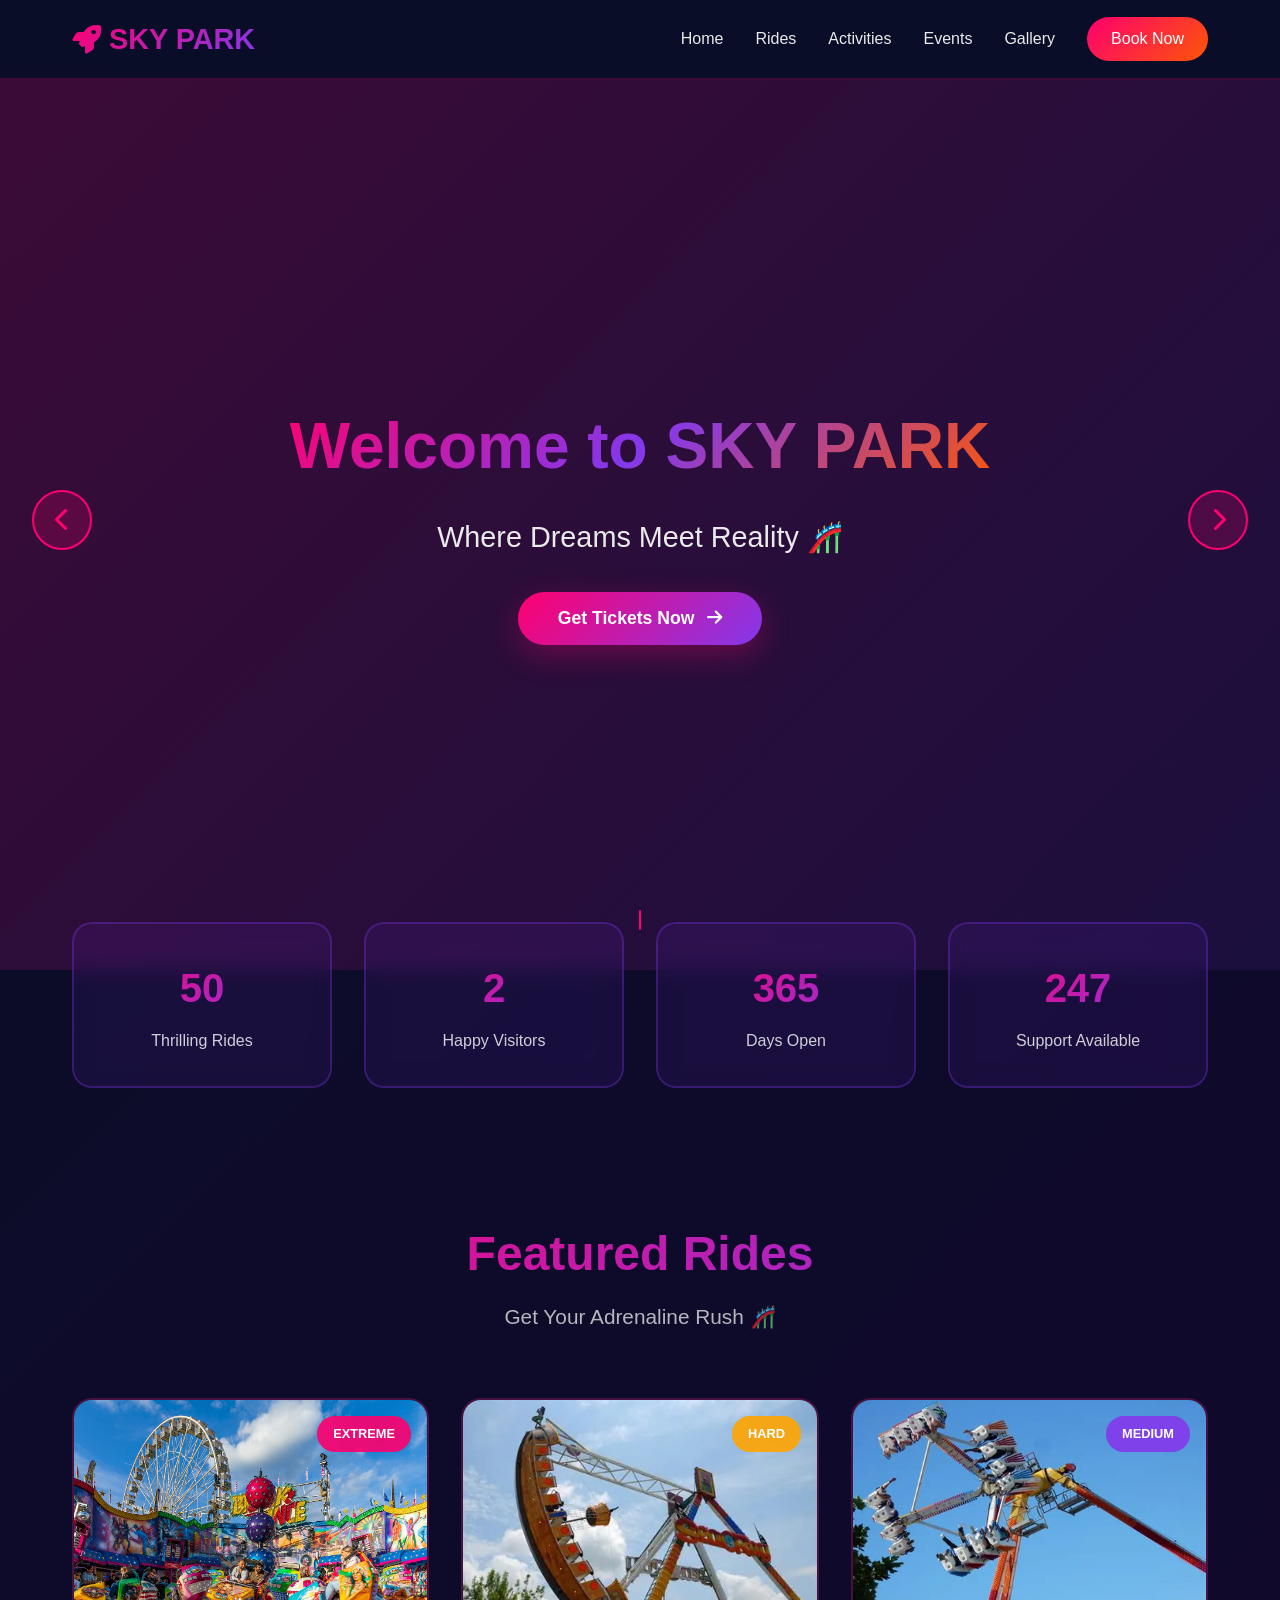
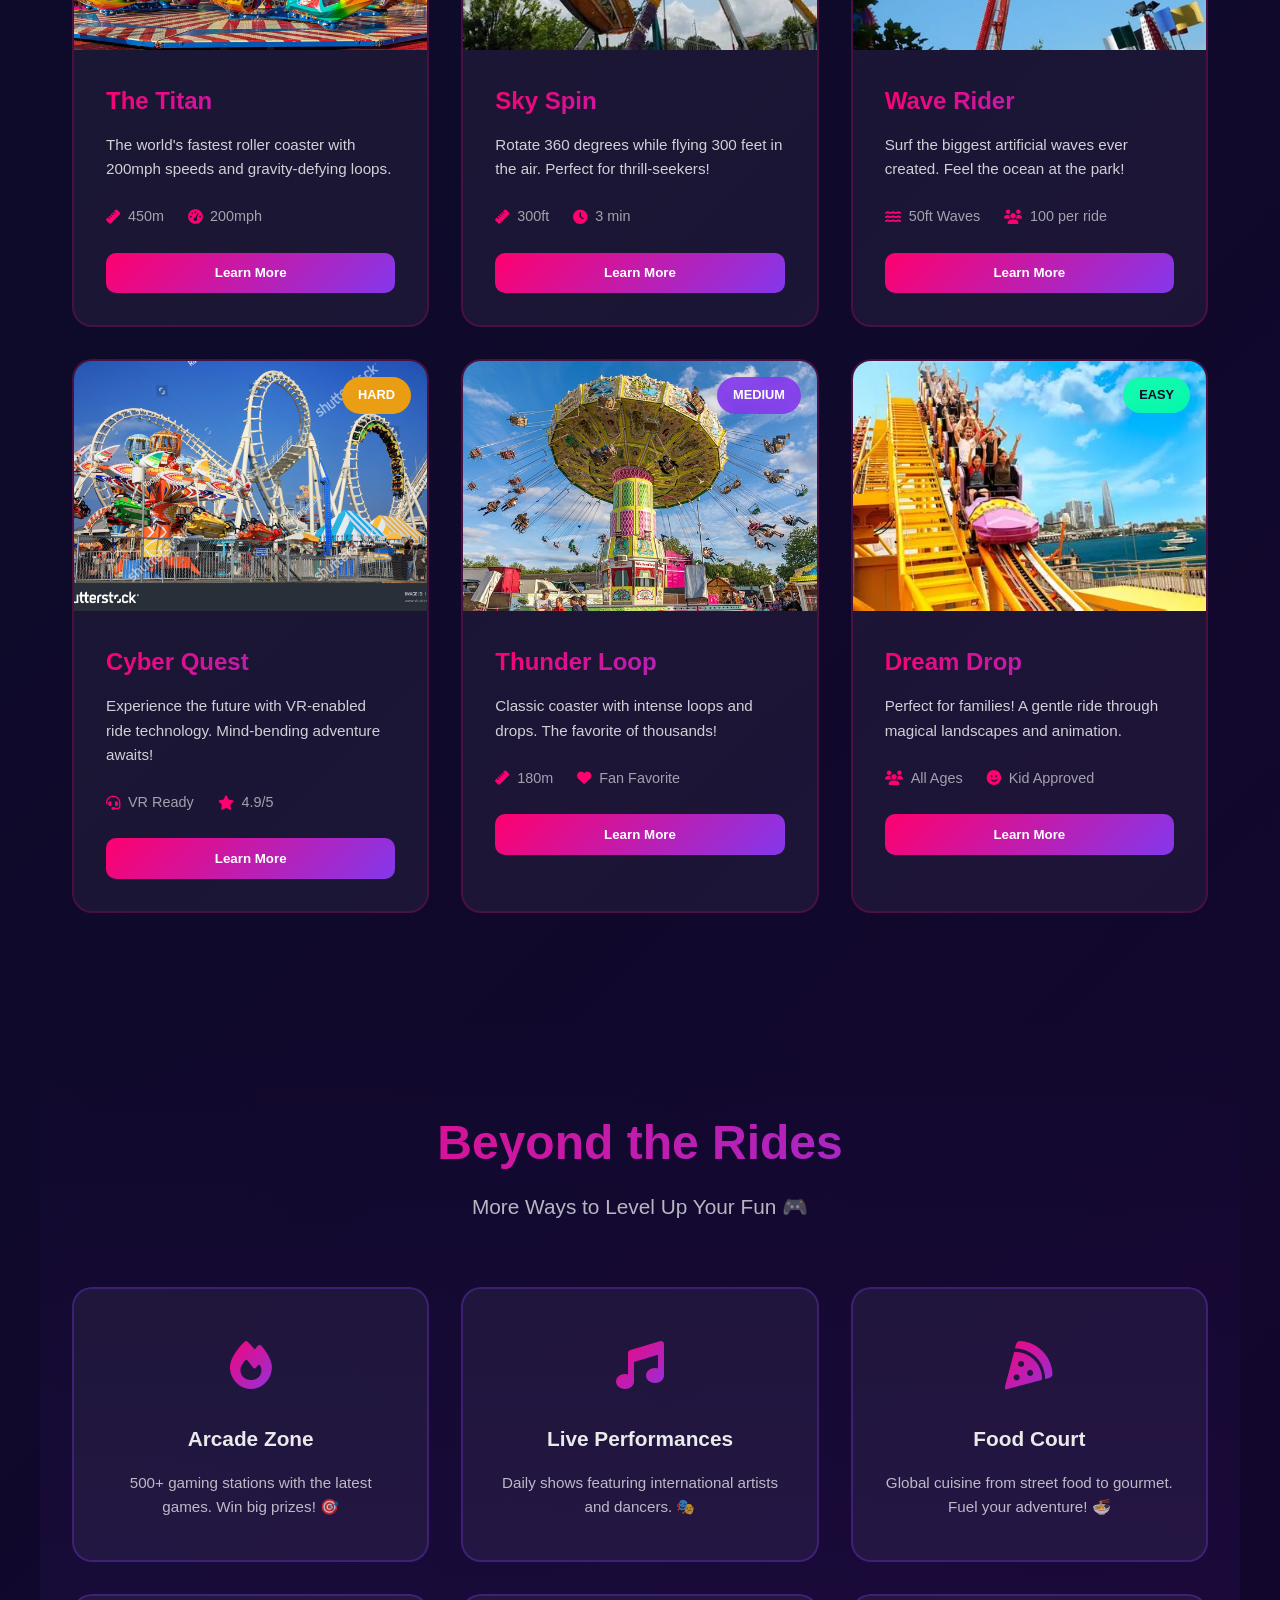
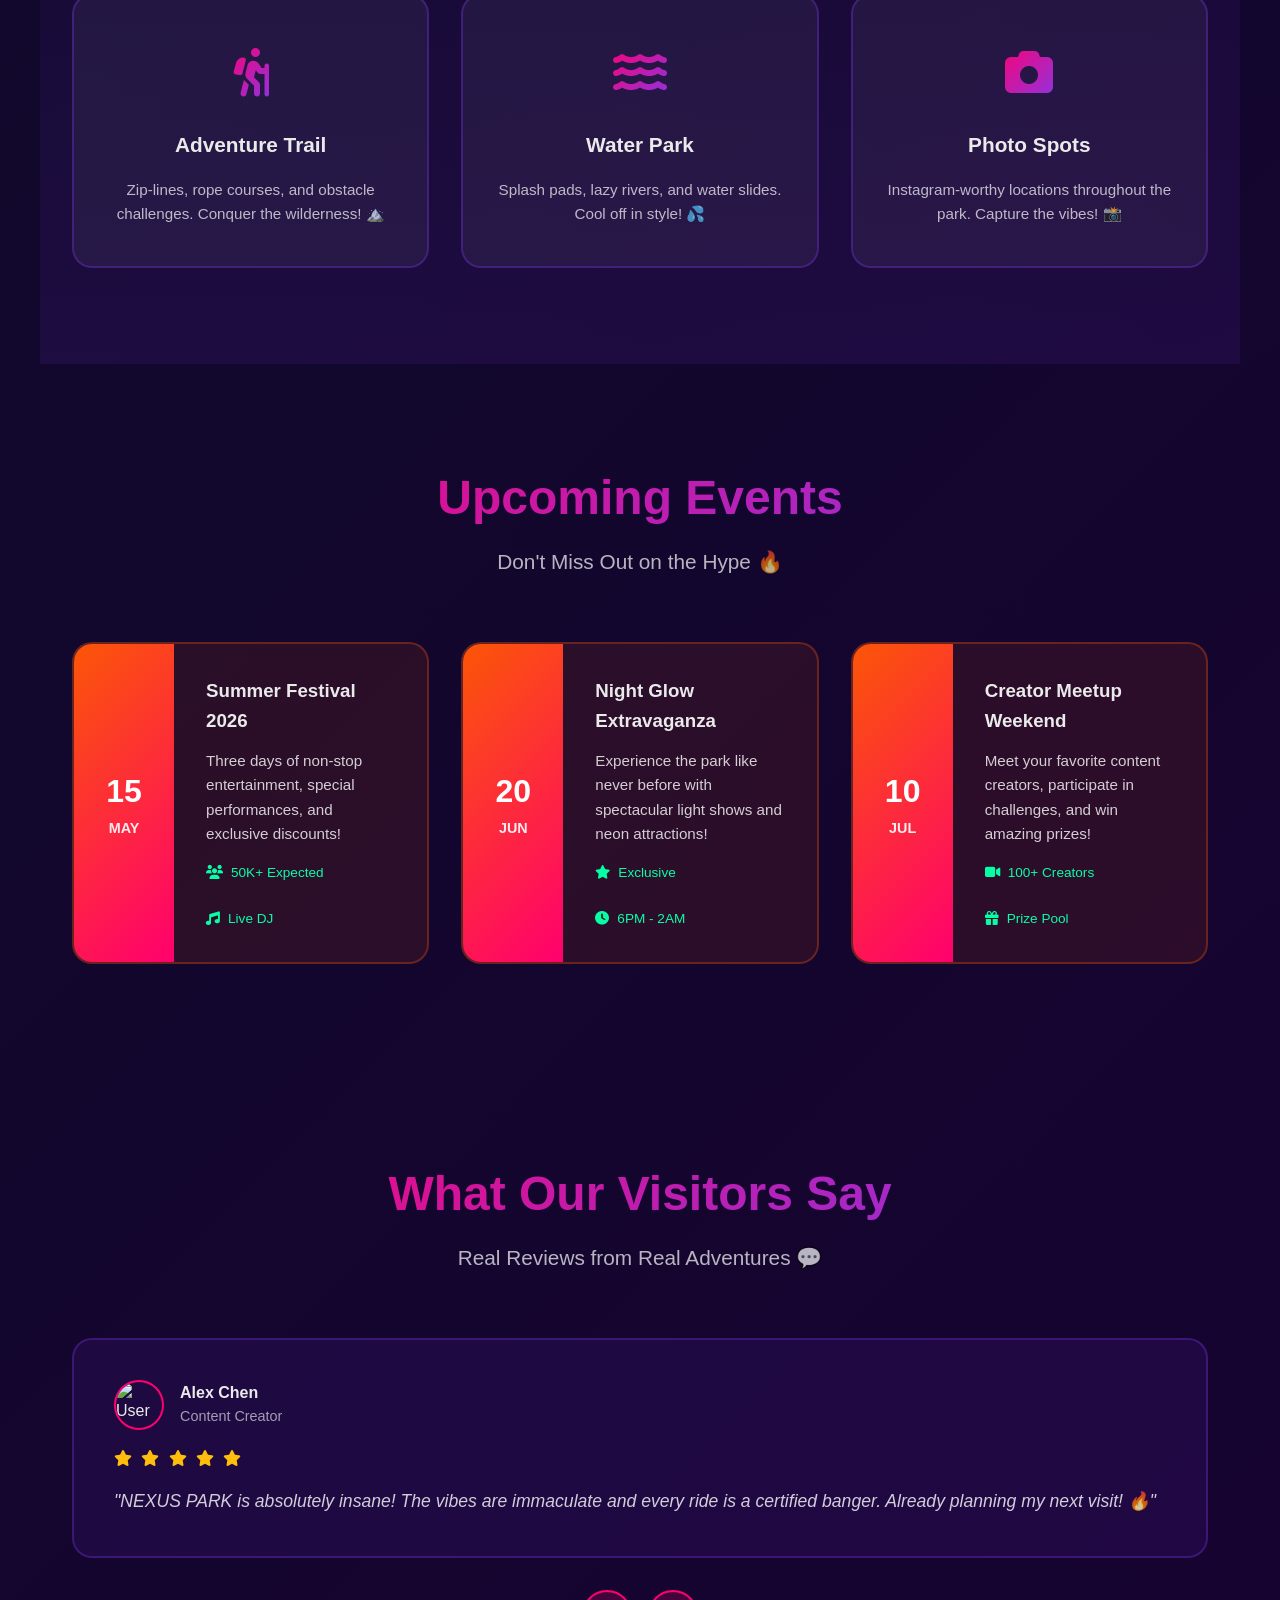
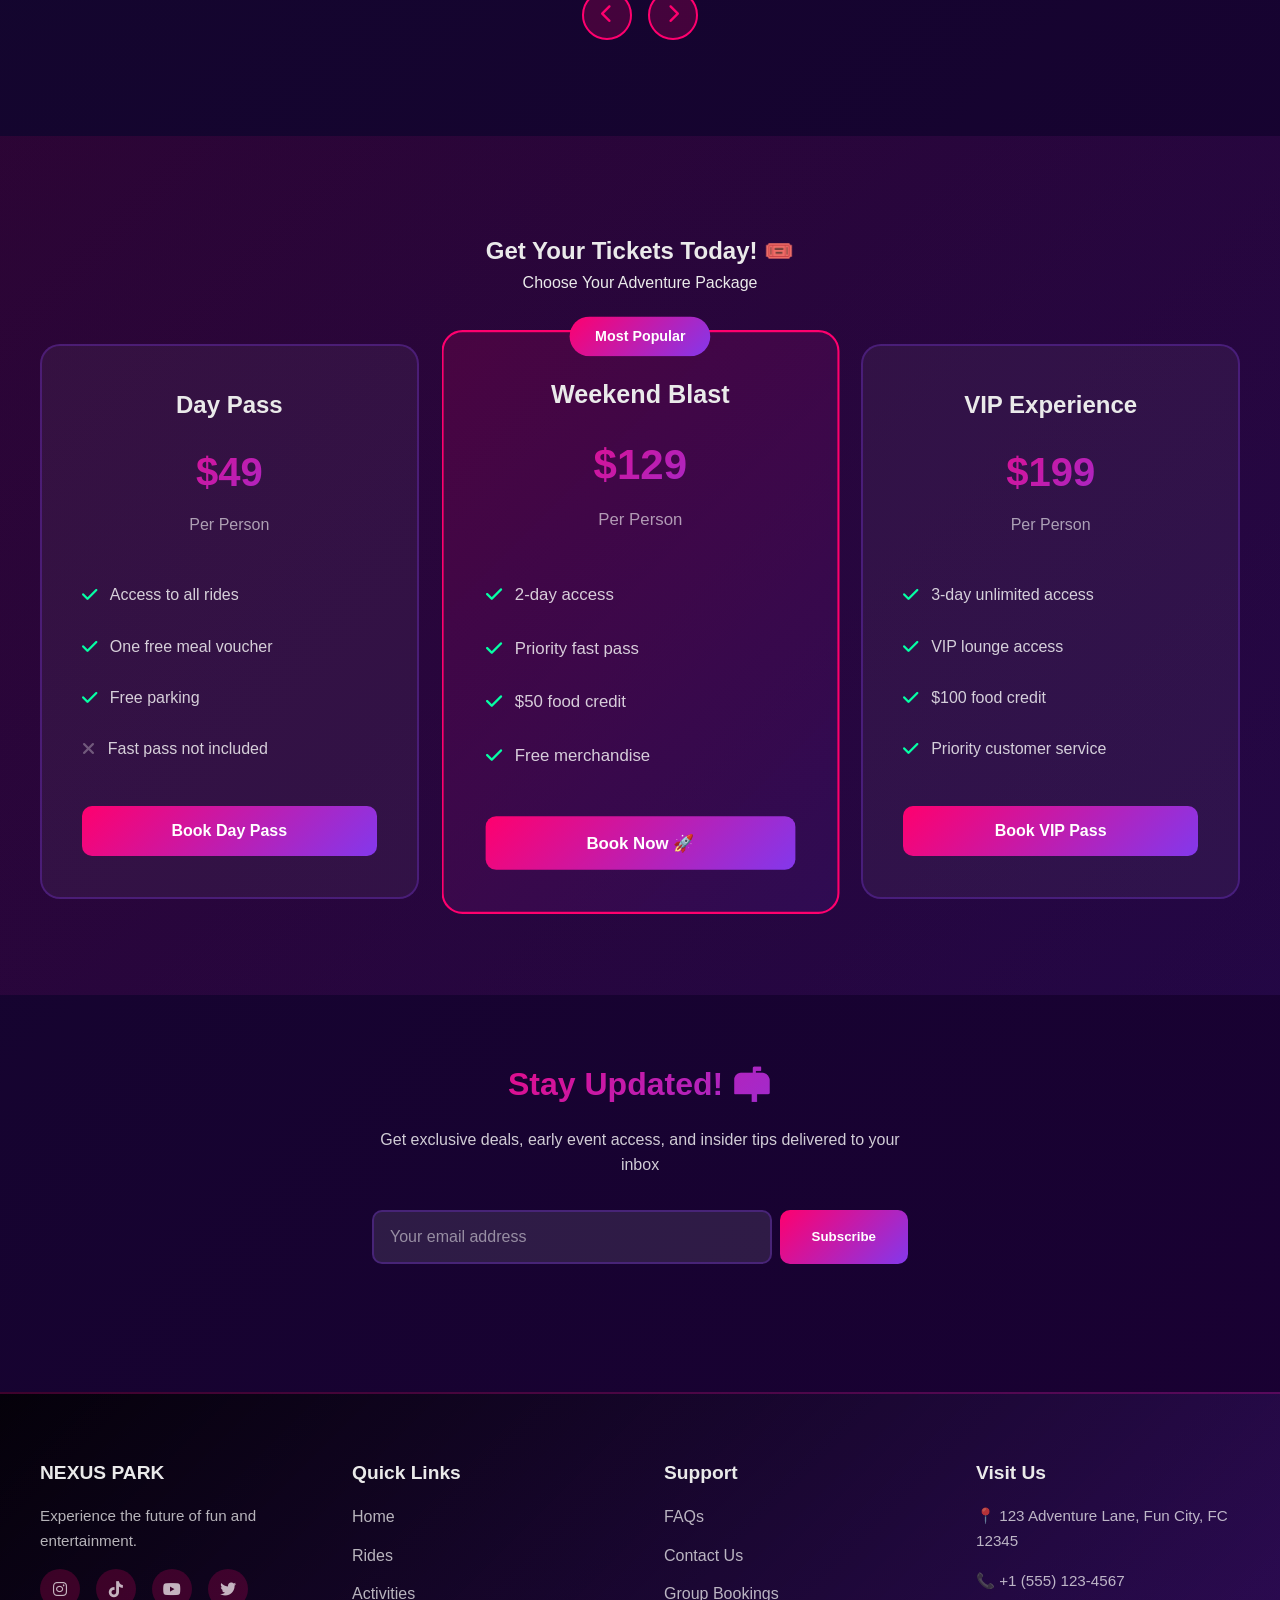
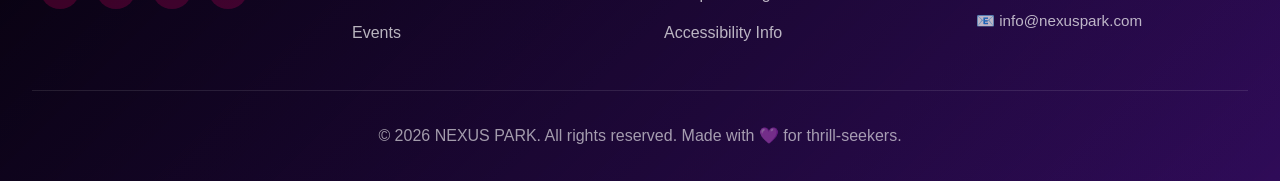
==== index.html @ 1e215722 "orr" ====
<!DOCTYPE html>
<html lang="en">
<head>
    <meta charset="UTF-8">
    <meta name="viewport" content="width=device-width, initial-scale=1.0">
    <title>SKY PARK - Next Level Fun</title>
    <link rel="stylesheet" href="styles.css">
    <link rel="stylesheet" href="https://cdnjs.cloudflare.com/ajax/libs/font-awesome/6.4.0/css/all.min.css">
</head>
<body>
    <!-- Navigation -->
    <nav class="navbar">
        <div class="nav-container">
            <div class="logo">
                <i class="fas fa-rocket"></i> SKY PARK
            </div>
            <div class="nav-menu" id="navMenu">
                <a href="#home" class="nav-link">Home</a>
                <a href="#rides" class="nav-link">Rides</a>
                <a href="#activities" class="nav-link">Activities</a>
                <a href="#events" class="nav-link">Events</a>
                <a href="#gallery" class="nav-link">Gallery</a>
                <a href="#booking" class="nav-link btn-book">Book Now</a>
            </div>
            <div class="hamburger" id="hamburger">
                <span></span>
                <span></span>
                <span></span>
            </div>
        </div>
    </nav>

    <!-- Hero Section -->
    <section id="home" class="hero">
        <div class="hero-slider">
            <div class="hero-slide active">
                <div class="slide-content">
                    <h1>Welcome to SKY PARK</h1>
                    <p>Where Dreams Meet Reality 🎢</p>
                    <button class="cta-btn" onclick="document.getElementById('booking').scrollIntoView({ behavior: 'smooth' })">
                        Get Tickets Now <i class="fas fa-arrow-right"></i>
                    </button>
                </div>
            </div>
            <div class="hero-slide">
                <div class="slide-content">
                    <h1>Unleash the Adventure</h1>
                    <p>Experience Thrills Like Never Before 🚀</p>
                    <button class="cta-btn" onclick="document.getElementById('rides').scrollIntoView({ behavior: 'smooth' })">
                        Explore Rides <i class="fas fa-arrow-right"></i>
                    </button>
                </div>
            </div>
            <div class="hero-slide">
                <div class="slide-content">
                    <h1>Create Unforgettable Memories</h1>
                    <p>Fun for the Whole Squad 👥</p>
                    <button class="cta-btn" onclick="document.getElementById('activities').scrollIntoView({ behavior: 'smooth' })">
                        Discover Activities <i class="fas fa-arrow-right"></i>
                    </button>
                </div>
            </div>
            <button class="slider-btn prev" onclick="changeSlide(-1)" title="Previous slide"><i class="fas fa-chevron-left"></i></button>
            <button class="slider-btn next" onclick="changeSlide(1)" title="Next slide"><i class="fas fa-chevron-right"></i></button>
        </div>
        <div class="scroll-indicator">
            <span></span>
        </div>
    </section>

    <!-- Quick Stats -->
    <section class="stats">
        <div class="stat-card">
            <h3>50+</h3>
            <p>Thrilling Rides</p>
        </div>
        <div class="stat-card">
            <h3>2M+</h3>
            <p>Happy Visitors</p>
        </div>
        <div class="stat-card">
            <h3>365</h3>
            <p>Days Open</p>
        </div>
        <div class="stat-card">
            <h3>24/7</h3>
            <p>Support Available</p>
        </div>
    </section>

    <!-- Rides Section -->
    <section id="rides" class="rides">
        <div class="section-header">
            <h2>Featured Rides</h2>
            <p>Get Your Adrenaline Rush 🎢</p>
        </div>
        <div class="rides-grid">
            <div class="ride-card">
<div class="ride-image">
<img src="1.jpg" alt="The Titan" onerror="this.src='Titan'">
                    <span class="difficulty extreme">EXTREME</span>
                </div>
                <div class="ride-info">
                    <h3>The Titan</h3>
                    <p class="description">The world's fastest roller coaster with 200mph speeds and gravity-defying loops.</p>
                    <div class="ride-stats">
                        <span><i class="fas fa-ruler"></i> 450m</span>
                        <span><i class="fas fa-tachometer-alt"></i> 200mph</span>
                    </div>
                    <button class="learn-btn">Learn More</button>
                </div>
            </div>

            <div class="ride-card">
                <div class="ride-image">
<img src="2.webp" alt="Sky Spin" onerror="this.src='Sky+Spin'">
                    <span class="difficulty hard">HARD</span>
                </div>
                <div class="ride-info">
                    <h3>Sky Spin</h3>
                    <p class="description">Rotate 360 degrees while flying 300 feet in the air. Perfect for thrill-seekers!</p>
                    <div class="ride-stats">
                        <span><i class="fas fa-ruler"></i> 300ft</span>
                        <span><i class="fas fa-clock"></i> 3 min</span>
                    </div>
                    <button class="learn-btn">Learn More</button>
                </div>
            </div>

            <div class="ride-card">
                <div class="ride-image">
<img src="3.webp" alt="Wave Rider" onerror="this.src='Wave+Rider'">
                    <span class="difficulty medium">MEDIUM</span>
                </div>
                <div class="ride-info">
                    <h3>Wave Rider</h3>
                    <p class="description">Surf the biggest artificial waves ever created. Feel the ocean at the park!</p>
                    <div class="ride-stats">
                        <span><i class="fas fa-water"></i> 50ft Waves</span>
                        <span><i class="fas fa-users"></i> 100 per ride</span>
                    </div>
                    <button class="learn-btn">Learn More</button>
                </div>
            </div>

            <div class="ride-card">
                <div class="ride-image">
<img src="4.jpg" alt="Cyber Quest" onerror="this.src='Cyber+Quest'">
                    <span class="difficulty hard">HARD</span>
                </div>
                <div class="ride-info">
                    <h3>Cyber Quest</h3>
                    <p class="description">Experience the future with VR-enabled ride technology. Mind-bending adventure awaits!</p>
                    <div class="ride-stats">
                        <span><i class="fas fa-headset"></i> VR Ready</span>
                        <span><i class="fas fa-star"></i> 4.9/5</span>
                    </div>
                    <button class="learn-btn">Learn More</button>
                </div>
            </div>

            <div class="ride-card">
                <div class="ride-image">
<img src="5.jpg" alt="Thunder Loop" onerror="this.src='Thunder+Loop'">
                    <span class="difficulty medium">MEDIUM</span>
                </div>
                <div class="ride-info">
                    <h3>Thunder Loop</h3>
                    <p class="description">Classic coaster with intense loops and drops. The favorite of thousands!</p>
                    <div class="ride-stats">
                        <span><i class="fas fa-ruler"></i> 180m</span>
                        <span><i class="fas fa-heart"></i> Fan Favorite</span>
                    </div>
                    <button class="learn-btn">Learn More</button>
                </div>
            </div>

            <div class="ride-card">
                <div class="ride-image">
<img src="6.webp" alt="Dream Drop" onerror="this.src='Dream+Drop'">
                    <span class="difficulty easy">EASY</span>
                </div>
                <div class="ride-info">
                    <h3>Dream Drop</h3>
                    <p class="description">Perfect for families! A gentle ride through magical landscapes and animation.</p>
                    <div class="ride-stats">
                        <span><i class="fas fa-users"></i> All Ages</span>
                        <span><i class="fas fa-smile"></i> Kid Approved</span>
                    </div>
                    <button class="learn-btn">Learn More</button>
                </div>
            </div>
        </div>
    </section>

    <!-- Activities Section -->
    <section id="activities" class="activities">
        <div class="section-header">
            <h2>Beyond the Rides</h2>
            <p>More Ways to Level Up Your Fun 🎮</p>
        </div>
        <div class="activities-grid">
            <div class="activity-card">
                <div class="activity-icon">
                    <i class="fas fa-fire"></i>
                </div>
                <h3>Arcade Zone</h3>
                <p>500+ gaming stations with the latest games. Win big prizes! 🎯</p>
            </div>
            <div class="activity-card">
                <div class="activity-icon">
                    <i class="fas fa-music"></i>
                </div>
                <h3>Live Performances</h3>
                <p>Daily shows featuring international artists and dancers. 🎭</p>
            </div>
            <div class="activity-card">
                <div class="activity-icon">
                    <i class="fas fa-pizza-slice"></i>
                </div>
                <h3>Food Court</h3>
                <p>Global cuisine from street food to gourmet. Fuel your adventure! 🍜</p>
            </div>
            <div class="activity-card">
                <div class="activity-icon">
                    <i class="fas fa-person-hiking"></i>
                </div>
                <h3>Adventure Trail</h3>
                <p>Zip-lines, rope courses, and obstacle challenges. Conquer the wilderness! 🏔️</p>
            </div>
            <div class="activity-card">
                <div class="activity-icon">
                    <i class="fas fa-water"></i>
                </div>
                <h3>Water Park</h3>
                <p>Splash pads, lazy rivers, and water slides. Cool off in style! 💦</p>
            </div>
            <div class="activity-card">
                <div class="activity-icon">
                    <i class="fas fa-camera"></i>
                </div>
                <h3>Photo Spots</h3>
                <p>Instagram-worthy locations throughout the park. Capture the vibes! 📸</p>
            </div>
        </div>
    </section>

    <!-- Events Section -->
    <section id="events" class="events">
        <div class="section-header">
            <h2>Upcoming Events</h2>
            <p>Don't Miss Out on the Hype 🔥</p>
        </div>
        <div class="events-container">
            <div class="event-card">
                <div class="event-date">
                    <span class="day">15</span>
                    <span class="month">MAY</span>
                </div>
                <div class="event-details">
                    <h3>Summer Festival 2026</h3>
                    <p>Three days of non-stop entertainment, special performances, and exclusive discounts!</p>
                    <div class="event-meta">
                        <span><i class="fas fa-users"></i> 50K+ Expected</span>
                        <span><i class="fas fa-music"></i> Live DJ</span>
                    </div>
                </div>
            </div>

            <div class="event-card">
                <div class="event-date">
                    <span class="day">20</span>
                    <span class="month">JUN</span>
                </div>
                <div class="event-details">
                    <h3>Night Glow Extravaganza</h3>
                    <p>Experience the park like never before with spectacular light shows and neon attractions!</p>
                    <div class="event-meta">
                        <span><i class="fas fa-star"></i> Exclusive</span>
                        <span><i class="fas fa-clock"></i> 6PM - 2AM</span>
                    </div>
                </div>
            </div>

            <div class="event-card">
                <div class="event-date">
                    <span class="day">10</span>
                    <span class="month">JUL</span>
                </div>
                <div class="event-details">
                    <h3>Creator Meetup Weekend</h3>
                    <p>Meet your favorite content creators, participate in challenges, and win amazing prizes!</p>
                    <div class="event-meta">
                        <span><i class="fas fa-video"></i> 100+ Creators</span>
                        <span><i class="fas fa-gift"></i> Prize Pool</span>
                    </div>
                </div>
            </div>
        </div>
    </section>

    <!-- Video Section
    <section id="gallery" class="video-section">
        <div class="section-header">
            <h2>Experience NEXUS PARK</h2>
            <p>See What Visitors Are Saying 🎬</p>
        </div>
        <div class="video-grid">
            <a href="relatedvideo.htm" target="_blank" class="video-card">
                <div class="video-thumbnail">
<img src="https://images.unsplash.com/photo-1511379938547-c1f69b13d835?w=400&h=300&fit=crop" alt="Video 1" onerror="this.src='https://placehold.co/400x300/ff006e/ffffff?text=Video+1'">
                    <i class="fas fa-play"></i>
                </div>
                <h3>The Titan Ride Experience</h3>
            </a>
            <a href="relatedvideo (1).htm" target="_blank" class="video-card">
                <div class="video-thumbnail">
<img src="https://images.unsplash.com/photo-1546519638-68e109498ffc?w=400&h=300&fit=crop" alt="Video 2" onerror="this.src='https://placehold.co/400x300/ff006e/ffffff?text=Video+2'">
                    <i class="fas fa-play"></i>
                </div>
                <h3>Family Fun Day at NEXUS</h3>
            </a>
            <a href="relatedvideo (2).htm" target="_blank" class="video-card">
                <div class="video-thumbnail">
<img src="https://images.pexels.com/photos/1409380/pexels-photo-1409380.jpeg?auto=compress&cs=tinysrgb&w=400&h=300&fit=crop" alt="Video 3">
                    <i class="fas fa-play"></i>
                </div>
                <h3>Behind the Scenes Tour</h3>
            </a>
        </div>
    </section> -->

    <!-- Testimonials -->
    <section class="testimonials">
        <div class="section-header">
            <h2>What Our Visitors Say</h2>
            <p>Real Reviews from Real Adventures 💬</p>
        </div>
        <div class="testimonials-slider">
            <div class="testimonial-card active">
                <div class="testimonial-header">
                    <img src="https://i.pravatar.cc/150?img=1" alt="User">
                    <div>
                        <h4>Alex Chen</h4>
                        <p>Content Creator</p>
                    </div>
                </div>
                <div class="stars">
                    <i class="fas fa-star"></i>
                    <i class="fas fa-star"></i>
                    <i class="fas fa-star"></i>
                    <i class="fas fa-star"></i>
                    <i class="fas fa-star"></i>
                </div>
                <p class="review-text">"NEXUS PARK is absolutely insane! The vibes are immaculate and every ride is a certified banger. Already planning my next visit! 🔥"</p>
            </div>

            <div class="testimonial-card">
                <div class="testimonial-header">
                    <img src="https://i.pravatar.cc/150?img=2" alt="User">
                    <div>
                        <h4>Jordan Martinez</h4>
                        <p>Student</p>
                    </div>
                </div>
                <div class="stars">
                    <i class="fas fa-star"></i>
                    <i class="fas fa-star"></i>
                    <i class="fas fa-star"></i>
                    <i class="fas fa-star"></i>
                    <i class="fas fa-star"></i>
                </div>
                <p class="review-text">"Went with friends and had the best day ever! Cyber Quest is next level and the photo spots are chef's kiss. 10/10 recommend! 📸"</p>
            </div>

            <div class="testimonial-card">
                <div class="testimonial-header">
                    <img src="https://i.pravatar.cc/150?img=3" alt="User">
                    <div>
                        <h4>Sarah Kim</h4>
                        <p>Family Adventurer</p>
                    </div>
                </div>
                <div class="stars">
                    <i class="fas fa-star"></i>
                    <i class="fas fa-star"></i>
                    <i class="fas fa-star"></i>
                    <i class="fas fa-star"></i>
                    <i class="fas fa-star"></i>
                </div>
                <p class="review-text">"My kids loved Dream Drop and the arcade zone. We spent the whole day here and didn't want to leave. Coming back next month! 🎉"</p>
            </div>
        </div>
        <div class="testimonial-controls">
            <button onclick="changeTestimonial(-1)" title="Previous testimonial"><i class="fas fa-chevron-left"></i></button>
            <button onclick="changeTestimonial(1)" title="Next testimonial"><i class="fas fa-chevron-right"></i></button>
        </div>
    </section>

    <!-- Booking Section -->
    <section id="booking" class="booking">
        <div class="booking-container">
            <div class="booking-header">
                <h2>Get Your Tickets Today! 🎟️</h2>
                <p>Choose Your Adventure Package</p>
            </div>
            <div class="pricing-grid">
                <div class="pricing-card">
                    <h3>Day Pass</h3>
                    <div class="price">$49</div>
                    <p class="price-desc">Per Person</p>
                    <ul class="features">
                        <li><i class="fas fa-check"></i> Access to all rides</li>
                        <li><i class="fas fa-check"></i> One free meal voucher</li>
                        <li><i class="fas fa-check"></i> Free parking</li>
                        <li><i class="fas fa-times"></i> Fast pass not included</li>
                    </ul>
                    <button class="book-btn">Book Day Pass</button>
                </div>

                <div class="pricing-card featured">
                    <div class="badge">Most Popular</div>
                    <h3>Weekend Blast</h3>
                    <div class="price">$129</div>
                    <p class="price-desc">Per Person</p>
                    <ul class="features">
                        <li><i class="fas fa-check"></i> 2-day access</li>
                        <li><i class="fas fa-check"></i> Priority fast pass</li>
                        <li><i class="fas fa-check"></i> $50 food credit</li>
                        <li><i class="fas fa-check"></i> Free merchandise</li>
                    </ul>
                    <button class="book-btn">Book Now 🚀</button>
                </div>

                <div class="pricing-card">
                    <h3>VIP Experience</h3>
                    <div class="price">$199</div>
                    <p class="price-desc">Per Person</p>
                    <ul class="features">
                        <li><i class="fas fa-check"></i> 3-day unlimited access</li>
                        <li><i class="fas fa-check"></i> VIP lounge access</li>
                        <li><i class="fas fa-check"></i> $100 food credit</li>
                        <li><i class="fas fa-check"></i> Priority customer service</li>
                    </ul>
                    <button class="book-btn">Book VIP Pass</button>
                </div>
            </div>
        </div>
    </section>

    <!-- Newsletter -->
    <section class="newsletter">
        <div class="newsletter-content">
            <h2>Stay Updated! 📬</h2>
            <p>Get exclusive deals, early event access, and insider tips delivered to your inbox</p>
            <form class="newsletter-form" onsubmit="handleNewsletterSubmit(event)">
                <input type="email" placeholder="Your email address" required>
                <button type="submit">Subscribe</button>
            </form>
        </div>
    </section>

    <!-- Footer -->
    <footer class="footer">
        <div class="footer-content">
            <div class="footer-section">
                <h4>NEXUS PARK</h4>
                <p>Experience the future of fun and entertainment.</p>
                <div class="social-links">
                    <a href="#" title="Instagram"><i class="fab fa-instagram"></i></a>
                    <a href="#" title="TikTok"><i class="fab fa-tiktok"></i></a>
                    <a href="#" title="YouTube"><i class="fab fa-youtube"></i></a>
                    <a href="#" title="Twitter"><i class="fab fa-twitter"></i></a>
                </div>
            </div>
            <div class="footer-section">
                <h4>Quick Links</h4>
                <ul>
                    <li><a href="#home">Home</a></li>
                    <li><a href="#rides">Rides</a></li>
                    <li><a href="#activities">Activities</a></li>
                    <li><a href="#events">Events</a></li>
                </ul>
            </div>
            <div class="footer-section">
                <h4>Support</h4>
                <ul>
                    <li><a href="#">FAQs</a></li>
                    <li><a href="#">Contact Us</a></li>
                    <li><a href="#">Group Bookings</a></li>
                    <li><a href="#">Accessibility Info</a></li>
                </ul>
            </div>
            <div class="footer-section">
                <h4>Visit Us</h4>
                <p>📍 123 Adventure Lane, Fun City, FC 12345</p>
                <p>📞 +1 (555) 123-4567</p>
                <p>📧 info@nexuspark.com</p>
            </div>
        </div>
        <div class="footer-bottom">
            <p>&copy; 2026 NEXUS PARK. All rights reserved. Made with 💜 for thrill-seekers.</p>
        </div>
    </footer>

    <script src="script.js"></script>
</body>
</html>
---- styles.css ----
* {
    margin: 0;
    padding: 0;
    box-sizing: border-box;
}

:root {
    --primary-color: #ff006e;
    --secondary-color: #8338ec;
    --accent-color: #fb5607;
    --dark-bg: #0a0e27;
    --light-bg: #f8f9ff;
    --text-dark: #1a1a2e;
    --text-light: #eaeaea;
    --success: #06ffa5;
    --warning: #ffbe0b;
    --danger: #ff006e;
}

html {
    scroll-behavior: smooth;
}

body {
    font-family: 'Segoe UI', Tahoma, Geneva, Verdana, sans-serif;
    background: linear-gradient(135deg, var(--dark-bg) 0%, #1a0033 100%);
    color: var(--text-light);
    line-height: 1.6;
    overflow-x: hidden;
}

/* ============== NAVIGATION ============== */
.navbar {
    position: fixed;
    top: 0;
    width: 100%;
    background: rgba(10, 14, 39, 0.95);
    -webkit-backdrop-filter: blur(10px);
    backdrop-filter: blur(10px);
    border-bottom: 2px solid rgba(255, 0, 110, 0.2);
    z-index: 1000;
    padding: 1rem 0;
}

.nav-container {
    max-width: 1200px;
    margin: 0 auto;
    display: flex;
    justify-content: space-between;
    align-items: center;
    padding: 0 2rem;
}

.logo {
    font-size: 1.8rem;
    font-weight: 900;
    background: linear-gradient(135deg, var(--primary-color), var(--secondary-color));
    -webkit-background-clip: text;
    -webkit-text-fill-color: transparent;
    background-clip: text;
    cursor: pointer;
    display: flex;
    align-items: center;
    gap: 0.5rem;
}

.nav-menu {
    display: flex;
    gap: 2rem;
    align-items: center;
}

.nav-link {
    color: var(--text-light);
    text-decoration: none;
    font-weight: 500;
    transition: all 0.3s ease;
    position: relative;
}

.nav-link::after {
    content: '';
    position: absolute;
    bottom: -5px;
    left: 0;
    width: 0;
    height: 2px;
    background: linear-gradient(90deg, var(--primary-color), var(--secondary-color));
    transition: width 0.3s ease;
}

.nav-link:hover::after {
    width: 100%;
}

.btn-book {
    background: linear-gradient(135deg, var(--primary-color), var(--accent-color));
    color: white;
    padding: 0.6rem 1.5rem;
    border-radius: 50px;
    border: none;
    cursor: pointer;
    transition: transform 0.3s ease;
}

.btn-book:hover {
    transform: translateY(-3px);
}

.hamburger {
    display: none;
    flex-direction: column;
    cursor: pointer;
}

.hamburger span {
    width: 25px;
    height: 3px;
    background: linear-gradient(90deg, var(--primary-color), var(--secondary-color));
    margin: 5px 0;
    transition: 0.3s;
}

@media (max-width: 768px) {
    .nav-menu {
        position: fixed;
        left: -100%;
        top: 70px;
        flex-direction: column;
        background-color: var(--dark-bg);
        width: 100%;
        text-align: center;
        transition: 0.3s;
        gap: 0;
        padding: 2rem 0;
    }

    .nav-menu.active {
        left: 0;
    }

    .nav-link {
        padding: 1rem 0;
        display: block;
    }

    .hamburger {
        display: flex;
    }
}

/* ============== HERO SECTION ============== */
.hero {
    margin-top: 70px;
    height: 100vh;
    position: relative;
    overflow: hidden;
}

.hero-slider {
    position: relative;
    height: 100%;
    display: flex;
    align-items: center;
    justify-content: center;
}

.hero-slide {
    position: absolute;
    width: 100%;
    height: 100%;
    display: flex;
    align-items: center;
    justify-content: center;
    opacity: 0;
    transition: opacity 0.8s ease-in-out;
    background: linear-gradient(135deg, 
        rgba(255, 0, 110, 0.1) 0%, 
        rgba(131, 56, 236, 0.1) 50%, 
        rgba(251, 86, 7, 0.1) 100%);
}

.hero-slide.active {
    opacity: 1;
}

.hero-slide:nth-child(1) {
    background: linear-gradient(135deg, rgba(255, 0, 110, 0.2) 0%, rgba(131, 56, 236, 0.1) 100%);
}

.hero-slide:nth-child(2) {
    background: linear-gradient(135deg, rgba(251, 86, 7, 0.2) 0%, rgba(255, 0, 110, 0.1) 100%);
}

.hero-slide:nth-child(3) {
    background: linear-gradient(135deg, rgba(131, 56, 236, 0.2) 0%, rgba(251, 86, 7, 0.1) 100%);
}

.slide-content {
    text-align: center;
    z-index: 2;
    animation: slideInContent 0.8s ease-out;
}

@keyframes slideInContent {
    from {
        opacity: 0;
        transform: translateY(30px);
    }
    to {
        opacity: 1;
        transform: translateY(0);
    }
}

.slide-content h1 {
    font-size: 4rem;
    font-weight: 900;
    background: linear-gradient(135deg, var(--primary-color), var(--secondary-color), var(--accent-color));
    -webkit-background-clip: text;
    -webkit-text-fill-color: transparent;
    background-clip: text;
    margin-bottom: 1rem;
    animation: slideInContent 0.8s ease-out 0.1s both;
}

.slide-content p {
    font-size: 1.8rem;
    color: var(--text-light);
    margin-bottom: 2rem;
    animation: slideInContent 0.8s ease-out 0.2s both;
}

.cta-btn {
    background: linear-gradient(135deg, var(--primary-color), var(--secondary-color));
    color: white;
    padding: 1rem 2.5rem;
    border: none;
    border-radius: 50px;
    font-size: 1.1rem;
    font-weight: 600;
    cursor: pointer;
    transition: all 0.3s ease;
    display: inline-flex;
    align-items: center;
    gap: 0.8rem;
    animation: slideInContent 0.8s ease-out 0.3s both;
    box-shadow: 0 10px 30px rgba(255, 0, 110, 0.3);
}

.cta-btn:hover {
    transform: translateY(-5px);
    box-shadow: 0 15px 40px rgba(255, 0, 110, 0.5);
}

.slider-btn {
    position: absolute;
    top: 50%;
    transform: translateY(-50%);
    background: rgba(255, 0, 110, 0.2);
    border: 2px solid var(--primary-color);
    color: var(--primary-color);
    width: 60px;
    height: 60px;
    border-radius: 50%;
    cursor: pointer;
    font-size: 1.5rem;
    transition: all 0.3s ease;
    z-index: 10;
}

.slider-btn:hover {
    background: var(--primary-color);
    color: white;
    transform: translateY(-50%) scale(1.1);
}

.slider-btn.prev {
    left: 2rem;
}

.slider-btn.next {
    right: 2rem;
}

.scroll-indicator {
    position: absolute;
    bottom: 2rem;
    left: 50%;
    transform: translateX(-50%);
}

.scroll-indicator span {
    display: inline-block;
    width: 2px;
    height: 20px;
    background: var(--primary-color);
    border-radius: 10px;
    animation: bounce 1.5s infinite;
}

@keyframes bounce {
    0%, 20%, 50%, 80%, 100% {
        transform: translateY(0);
    }
    40% {
        transform: translateY(-10px);
    }
    60% {
        transform: translateY(-5px);
    }
}

/* ============== STATS SECTION ============== */
.stats {
    display: grid;
    grid-template-columns: repeat(auto-fit, minmax(200px, 1fr));
    gap: 2rem;
    max-width: 1200px;
    margin: -80px auto 0;
    padding: 2rem;
    position: relative;
    z-index: 10;
}

.stat-card {
    background: rgba(131, 56, 236, 0.1);
    border: 2px solid rgba(131, 56, 236, 0.3);
    padding: 2rem;
    border-radius: 20px;
    text-align: center;
    -webkit-backdrop-filter: blur(10px);
    backdrop-filter: blur(10px);
    transition: all 0.3s ease;
}

.stat-card:hover {
    background: rgba(131, 56, 236, 0.2);
    border-color: var(--secondary-color);
    transform: translateY(-10px);
}

.stat-card h3 {
    font-size: 2.5rem;
    background: linear-gradient(135deg, var(--primary-color), var(--secondary-color));
    -webkit-background-clip: text;
    -webkit-text-fill-color: transparent;
    background-clip: text;
    margin-bottom: 0.5rem;
}

.stat-card p {
    color: rgba(255, 255, 255, 0.8);
}

/* ============== SECTION HEADER ============== */
.section-header {
    text-align: center;
    margin-bottom: 4rem;
}

.section-header h2 {
    font-size: 3rem;
    background: linear-gradient(135deg, var(--primary-color), var(--secondary-color));
    -webkit-background-clip: text;
    -webkit-text-fill-color: transparent;
    background-clip: text;
    margin-bottom: 0.5rem;
}

.section-header p {
    font-size: 1.3rem;
    color: rgba(255, 255, 255, 0.7);
}

/* ============== RIDES SECTION ============== */
.rides {
    padding: 6rem 2rem;
    max-width: 1200px;
    margin: 0 auto;
}

.rides-grid {
    display: grid;
    grid-template-columns: repeat(auto-fit, minmax(300px, 1fr));
    gap: 2rem;
}

.ride-card {
    background: rgba(255, 255, 255, 0.05);
    border: 2px solid rgba(255, 0, 110, 0.2);
    border-radius: 20px;
    overflow: hidden;
    transition: all 0.3s ease;
    cursor: pointer;
}

.ride-card:hover {
    border-color: var(--primary-color);
    transform: translateY(-10px);
    box-shadow: 0 20px 40px rgba(255, 0, 110, 0.2);
}

.ride-image {
    position: relative;
    height: 250px;
    overflow: hidden;
}

.ride-image img {
    width: 100%;
    height: 100%;
    object-fit: cover;
    transition: transform 0.3s ease;
}

.ride-card:hover .ride-image img {
    transform: scale(1.1);
}

.difficulty {
    position: absolute;
    top: 1rem;
    right: 1rem;
    padding: 0.5rem 1rem;
    border-radius: 50px;
    font-weight: 600;
    font-size: 0.8rem;
    -webkit-backdrop-filter: blur(10px);
    backdrop-filter: blur(10px);
}

.difficulty.extreme {
    background: rgba(255, 0, 110, 0.9);
    color: white;
}

.difficulty.hard {
    background: rgba(255, 165, 0, 0.9);
    color: white;
}

.difficulty.medium {
    background: rgba(131, 56, 236, 0.9);
    color: white;
}

.difficulty.easy {
    background: rgba(6, 255, 165, 0.9);
    color: var(--dark-bg);
}

.ride-info {
    padding: 2rem;
}

.ride-info h3 {
    font-size: 1.5rem;
    margin-bottom: 0.8rem;
    background: linear-gradient(135deg, var(--primary-color), var(--secondary-color));
    -webkit-background-clip: text;
    -webkit-text-fill-color: transparent;
    background-clip: text;
}

.ride-info .description {
    color: rgba(255, 255, 255, 0.8);
    margin-bottom: 1.5rem;
    font-size: 0.95rem;
}

.ride-stats {
    display: flex;
    gap: 1.5rem;
    margin-bottom: 1.5rem;
    flex-wrap: wrap;
}

.ride-stats span {
    display: flex;
    align-items: center;
    gap: 0.5rem;
    color: rgba(255, 255, 255, 0.6);
    font-size: 0.9rem;
}

.ride-stats i {
    color: var(--primary-color);
}

.learn-btn {
    width: 100%;
    background: linear-gradient(135deg, var(--primary-color), var(--secondary-color));
    color: white;
    border: none;
    padding: 0.8rem;
    border-radius: 10px;
    cursor: pointer;
    font-weight: 600;
    transition: all 0.3s ease;
}

.learn-btn:hover {
    transform: translateY(-3px);
    box-shadow: 0 10px 25px rgba(255, 0, 110, 0.3);
}

/* ============== ACTIVITIES SECTION ============== */
.activities {
    padding: 6rem 2rem;
    background: linear-gradient(180deg, transparent, rgba(131, 56, 236, 0.1));
    max-width: 1200px;
    margin: 0 auto;
}

.activities-grid {
    display: grid;
    grid-template-columns: repeat(auto-fit, minmax(280px, 1fr));
    gap: 2rem;
}

.activity-card {
    background: rgba(255, 255, 255, 0.05);
    border: 2px solid rgba(131, 56, 236, 0.3);
    padding: 2.5rem 2rem;
    border-radius: 20px;
    text-align: center;
    transition: all 0.3s ease;
    cursor: pointer;
}

.activity-card:hover {
    background: rgba(131, 56, 236, 0.15);
    border-color: var(--secondary-color);
    transform: translateY(-10px);
}

.activity-icon {
    font-size: 3rem;
    margin-bottom: 1rem;
    display: inline-block;
    background: linear-gradient(135deg, var(--primary-color), var(--secondary-color));
    -webkit-background-clip: text;
    -webkit-text-fill-color: transparent;
    background-clip: text;
}

.activity-card h3 {
    font-size: 1.3rem;
    margin-bottom: 1rem;
    color: var(--text-light);
}

.activity-card p {
    color: rgba(255, 255, 255, 0.7);
    font-size: 0.95rem;
}

/* ============== EVENTS SECTION ============== */
.events {
    padding: 6rem 2rem;
    max-width: 1200px;
    margin: 0 auto;
}

.events-container {
    display: grid;
    grid-template-columns: repeat(auto-fit, minmax(300px, 1fr));
    gap: 2rem;
}

.event-card {
    display: flex;
    background: rgba(251, 86, 7, 0.1);
    border: 2px solid rgba(251, 86, 7, 0.3);
    border-radius: 20px;
    overflow: hidden;
    transition: all 0.3s ease;
    cursor: pointer;
}

.event-card:hover {
    border-color: var(--accent-color);
    transform: translateY(-10px);
    background: rgba(251, 86, 7, 0.15);
}

.event-date {
    background: linear-gradient(135deg, var(--accent-color), var(--primary-color));
    padding: 2rem;
    display: flex;
    flex-direction: column;
    justify-content: center;
    align-items: center;
    min-width: 100px;
    color: white;
    font-weight: 600;
}

.event-date .day {
    font-size: 2rem;
}

.event-date .month {
    font-size: 0.9rem;
    opacity: 0.9;
}

.event-details {
    padding: 2rem;
    flex: 1;
}

.event-details h3 {
    margin-bottom: 0.8rem;
    color: var(--text-light);
}

.event-details p {
    color: rgba(255, 255, 255, 0.8);
    margin-bottom: 1rem;
    font-size: 0.95rem;
}

.event-meta {
    display: flex;
    gap: 1.5rem;
    flex-wrap: wrap;
}

.event-meta span {
    display: flex;
    align-items: center;
    gap: 0.5rem;
    color: var(--success);
    font-size: 0.85rem;
}

/* ============== VIDEO SECTION ============== */
.video-section {
    padding: 6rem 2rem;
    background: linear-gradient(180deg, rgba(255, 0, 110, 0.05), transparent);
    max-width: 1200px;
    margin: 0 auto;
}

.video-grid {
    display: grid;
    grid-template-columns: repeat(auto-fit, minmax(300px, 1fr));
    gap: 2rem;
}

.video-card {
    position: relative;
    border-radius: 20px;
    overflow: hidden;
    cursor: pointer;
    transition: all 0.3s ease;
}

.video-thumbnail {
    position: relative;
    height: 250px;
    overflow: hidden;
}

.video-thumbnail img {
    width: 100%;
    height: 100%;
    object-fit: cover;
    transition: transform 0.3s ease;
}

.video-card:hover .video-thumbnail img {
    transform: scale(1.1);
}

.video-thumbnail i {
    position: absolute;
    top: 50%;
    left: 50%;
    transform: translate(-50%, -50%);
    font-size: 3rem;
    color: var(--primary-color);
    background: rgba(0, 0, 0, 0.5);
    width: 80px;
    height: 80px;
    display: flex;
    align-items: center;
    justify-content: center;
    border-radius: 50%;
    transition: all 0.3s ease;
}

.video-card:hover .video-thumbnail i {
    background: rgba(255, 0, 110, 0.8);
    color: white;
    transform: translate(-50%, -50%) scale(1.2);
}

.video-card h3 {
    padding: 1.5rem;
    background: rgba(255, 255, 255, 0.05);
    color: var(--text-light);
    text-align: center;
}

/* ============== TESTIMONIALS SECTION ============== */
.testimonials {
    padding: 6rem 2rem;
    max-width: 1200px;
    margin: 0 auto;
}

.testimonials-slider {
    position: relative;
    margin-bottom: 2rem;
}

.testimonial-card {
    position: absolute;
    width: 100%;
    background: rgba(131, 56, 236, 0.1);
    border: 2px solid rgba(131, 56, 236, 0.3);
    padding: 2.5rem;
    border-radius: 20px;
    opacity: 0;
    transition: opacity 0.5s ease;
    transform: translateY(20px);
}

.testimonial-card.active {
    position: relative;
    opacity: 1;
    transform: translateY(0);
}

.testimonial-header {
    display: flex;
    gap: 1rem;
    margin-bottom: 1rem;
}

.testimonial-header img {
    width: 50px;
    height: 50px;
    border-radius: 50%;
    object-fit: cover;
    border: 2px solid var(--primary-color);
}

.testimonial-header h4 {
    margin: 0;
    color: var(--text-light);
}

.testimonial-header p {
    margin: 0;
    color: rgba(255, 255, 255, 0.6);
    font-size: 0.9rem;
}

.stars {
    margin-bottom: 1rem;
}

.stars i {
    color: var(--warning);
    margin-right: 0.3rem;
}

.review-text {
    color: rgba(255, 255, 255, 0.8);
    font-size: 1.1rem;
    font-style: italic;
}

.testimonial-controls {
    display: flex;
    gap: 1rem;
    justify-content: center;
}

.testimonial-controls button {
    background: rgba(255, 0, 110, 0.2);
    border: 2px solid var(--primary-color);
    color: var(--primary-color);
    width: 50px;
    height: 50px;
    border-radius: 50%;
    cursor: pointer;
    transition: all 0.3s ease;
    font-size: 1.2rem;
}

.testimonial-controls button:hover {
    background: var(--primary-color);
    color: white;
    transform: scale(1.1);
}

/* ============== BOOKING SECTION ============== */
.booking {
    padding: 6rem 2rem;
    background: linear-gradient(135deg, rgba(255, 0, 110, 0.1) 0%, rgba(131, 56, 236, 0.1) 100%);
}

.booking-container {
    max-width: 1200px;
    margin: 0 auto;
}

.booking-header {
    text-align: center;
    margin-bottom: 3rem;
}

.pricing-grid {
    display: grid;
    grid-template-columns: repeat(auto-fit, minmax(280px, 1fr));
    gap: 2rem;
}

.pricing-card {
    background: rgba(255, 255, 255, 0.05);
    border: 2px solid rgba(131, 56, 236, 0.3);
    padding: 2.5rem;
    border-radius: 20px;
    text-align: center;
    position: relative;
    transition: all 0.3s ease;
}

.pricing-card:hover {
    border-color: var(--secondary-color);
    transform: translateY(-15px);
}

.pricing-card.featured {
    border-color: var(--primary-color);
    background: linear-gradient(135deg, rgba(255, 0, 110, 0.15), rgba(131, 56, 236, 0.1));
    transform: scale(1.05);
}

.pricing-card.featured:hover {
    transform: scale(1.05) translateY(-15px);
}

.badge {
    position: absolute;
    top: -15px;
    left: 50%;
    transform: translateX(-50%);
    background: linear-gradient(135deg, var(--primary-color), var(--secondary-color));
    color: white;
    padding: 0.5rem 1.5rem;
    border-radius: 50px;
    font-size: 0.85rem;
    font-weight: 600;
}

.pricing-card h3 {
    font-size: 1.5rem;
    margin-bottom: 1rem;
    color: var(--text-light);
}

.price {
    font-size: 2.5rem;
    background: linear-gradient(135deg, var(--primary-color), var(--secondary-color));
    -webkit-background-clip: text;
    -webkit-text-fill-color: transparent;
    background-clip: text;
    font-weight: 700;
    margin-bottom: 0.5rem;
}

.price-desc {
    color: rgba(255, 255, 255, 0.6);
    margin-bottom: 2rem;
}

.features {
    list-style: none;
    margin-bottom: 2rem;
}

.features li {
    padding: 0.8rem 0;
    color: rgba(255, 255, 255, 0.8);
    text-align: left;
    display: flex;
    align-items: center;
    gap: 0.8rem;
}

.features li i {
    color: var(--success);
    font-size: 1.1rem;
}

.features li i.fa-times {
    color: rgba(255, 255, 255, 0.3);
}

.book-btn {
    width: 100%;
    background: linear-gradient(135deg, var(--primary-color), var(--secondary-color));
    color: white;
    border: none;
    padding: 1rem;
    border-radius: 10px;
    font-weight: 600;
    cursor: pointer;
    transition: all 0.3s ease;
    font-size: 1rem;
}

.book-btn:hover {
    transform: translateY(-3px);
    box-shadow: 0 15px 35px rgba(255, 0, 110, 0.4);
}

/* ============== NEWSLETTER SECTION ============== */
.newsletter {
    padding: 4rem 2rem;
    max-width: 600px;
    margin: 0 auto;
    text-align: center;
}

.newsletter-content h2 {
    font-size: 2rem;
    margin-bottom: 1rem;
    background: linear-gradient(135deg, var(--primary-color), var(--secondary-color));
    -webkit-background-clip: text;
    -webkit-text-fill-color: transparent;
    background-clip: text;
}

.newsletter-content p {
    color: rgba(255, 255, 255, 0.8);
    margin-bottom: 2rem;
}

.newsletter-form {
    display: flex;
    gap: 0.5rem;
}

.newsletter-form input {
    flex: 1;
    padding: 1rem;
    background: rgba(255, 255, 255, 0.1);
    border: 2px solid rgba(131, 56, 236, 0.3);
    border-radius: 10px;
    color: var(--text-light);
    font-size: 1rem;
}

.newsletter-form input::placeholder {
    color: rgba(255, 255, 255, 0.5);
}

.newsletter-form input:focus {
    outline: none;
    border-color: var(--primary-color);
    background: rgba(255, 0, 110, 0.05);
}

.newsletter-form button {
    background: linear-gradient(135deg, var(--primary-color), var(--secondary-color));
    color: white;
    border: none;
    padding: 1rem 2rem;
    border-radius: 10px;
    cursor: pointer;
    font-weight: 600;
    transition: all 0.3s ease;
}

.newsletter-form button:hover {
    transform: translateY(-3px);
    box-shadow: 0 10px 25px rgba(255, 0, 110, 0.3);
}

/* ============== FOOTER ============== */
.footer {
    background: linear-gradient(135deg, rgba(0, 0, 0, 0.8), rgba(131, 56, 236, 0.2));
    border-top: 2px solid rgba(255, 0, 110, 0.2);
    padding: 4rem 2rem 2rem;
    margin-top: 4rem;
}

.footer-content {
    max-width: 1200px;
    margin: 0 auto;
    display: grid;
    grid-template-columns: repeat(auto-fit, minmax(250px, 1fr));
    gap: 3rem;
    margin-bottom: 2rem;
}

.footer-section h4 {
    color: var(--text-light);
    margin-bottom: 1rem;
    font-size: 1.2rem;
}

.footer-section p {
    color: rgba(255, 255, 255, 0.7);
    margin-bottom: 1rem;
    font-size: 0.95rem;
}

.footer-section ul {
    list-style: none;
}

.footer-section ul li {
    margin-bottom: 0.8rem;
}

.footer-section a {
    color: rgba(255, 255, 255, 0.7);
    text-decoration: none;
    transition: color 0.3s ease;
}

.footer-section a:hover {
    color: var(--primary-color);
}

.social-links {
    display: flex;
    gap: 1rem;
}

.social-links a {
    display: inline-flex;
    align-items: center;
    justify-content: center;
    width: 40px;
    height: 40px;
    background: rgba(255, 0, 110, 0.2);
    border-radius: 50%;
    transition: all 0.3s ease;
}

.social-links a:hover {
    background: var(--primary-color);
    color: white;
    transform: translateY(-5px);
}

.footer-bottom {
    text-align: center;
    padding-top: 2rem;
    border-top: 1px solid rgba(255, 255, 255, 0.1);
    color: rgba(255, 255, 255, 0.6);
}

/* ============== RESPONSIVE ============== */
@media (max-width: 768px) {
    .slide-content h1 {
        font-size: 2rem;
    }

    .slide-content p {
        font-size: 1.2rem;
    }

    .cta-btn {
        padding: 0.8rem 1.5rem;
        font-size: 0.9rem;
    }

    .section-header h2 {
        font-size: 2rem;
    }

    .section-header p {
        font-size: 1.1rem;
    }

    .ride-card {
        margin-bottom: 1rem;
    }

    .pricing-card.featured {
        transform: scale(1);
    }

    .pricing-card.featured:hover {
        transform: translateY(-10px);
    }

    .slider-btn.prev {
        left: 0.5rem;
    }

    .slider-btn.next {
        right: 0.5rem;
    }

    .slider-btn {
        width: 50px;
        height: 50px;
        font-size: 1.2rem;
    }

    .nav-container {
        padding: 0 1rem;
    }

    .nav-menu {
        gap: 0;
    }

    .newsletter-form {
        flex-direction: column;
    }

    .event-card {
        flex-direction: column;
    }

    .event-date {
        padding: 1rem;
        min-width: auto;
        flex-direction: row;
        justify-content: space-between;
    }

    .ride-image {
        height: 200px;
    }

    .video-thumbnail {
        height: 200px;
    }
}

@media (max-width: 480px) {
    .slide-content h1 {
        font-size: 1.5rem;
    }

    .slide-content p {
        font-size: 1rem;
    }

    .cta-btn {
        padding: 0.6rem 1.2rem;
        font-size: 0.85rem;
    }

    .stats {
        grid-template-columns: repeat(2, 1fr);
        gap: 1rem;
        margin-top: -60px;
    }

    .stat-card {
        padding: 1.5rem 1rem;
    }

    .stat-card h3 {
        font-size: 1.8rem;
    }

    .section-header h2 {
        font-size: 1.5rem;
    }

    .testimonial-card {
        padding: 1.5rem;
    }

    .pricing-card {
        padding: 1.5rem;
    }

    .ride-image,
    .video-thumbnail {
        height: 150px;
    }
}

/* ============== ANIMATIONS ============== */
@keyframes fadeInUp {
    from {
        opacity: 0;
        transform: translateY(30px);
    }
    to {
        opacity: 1;
        transform: translateY(0);
    }
}

@keyframes glow {
    0%, 100% {
        box-shadow: 0 0 10px rgba(255, 0, 110, 0.5);
    }
    50% {
        box-shadow: 0 0 20px rgba(255, 0, 110, 0.8);
    }
}

/* Intersection Observer Animation */
.fade-in {
    animation: fadeInUp 0.6s ease-out;
}
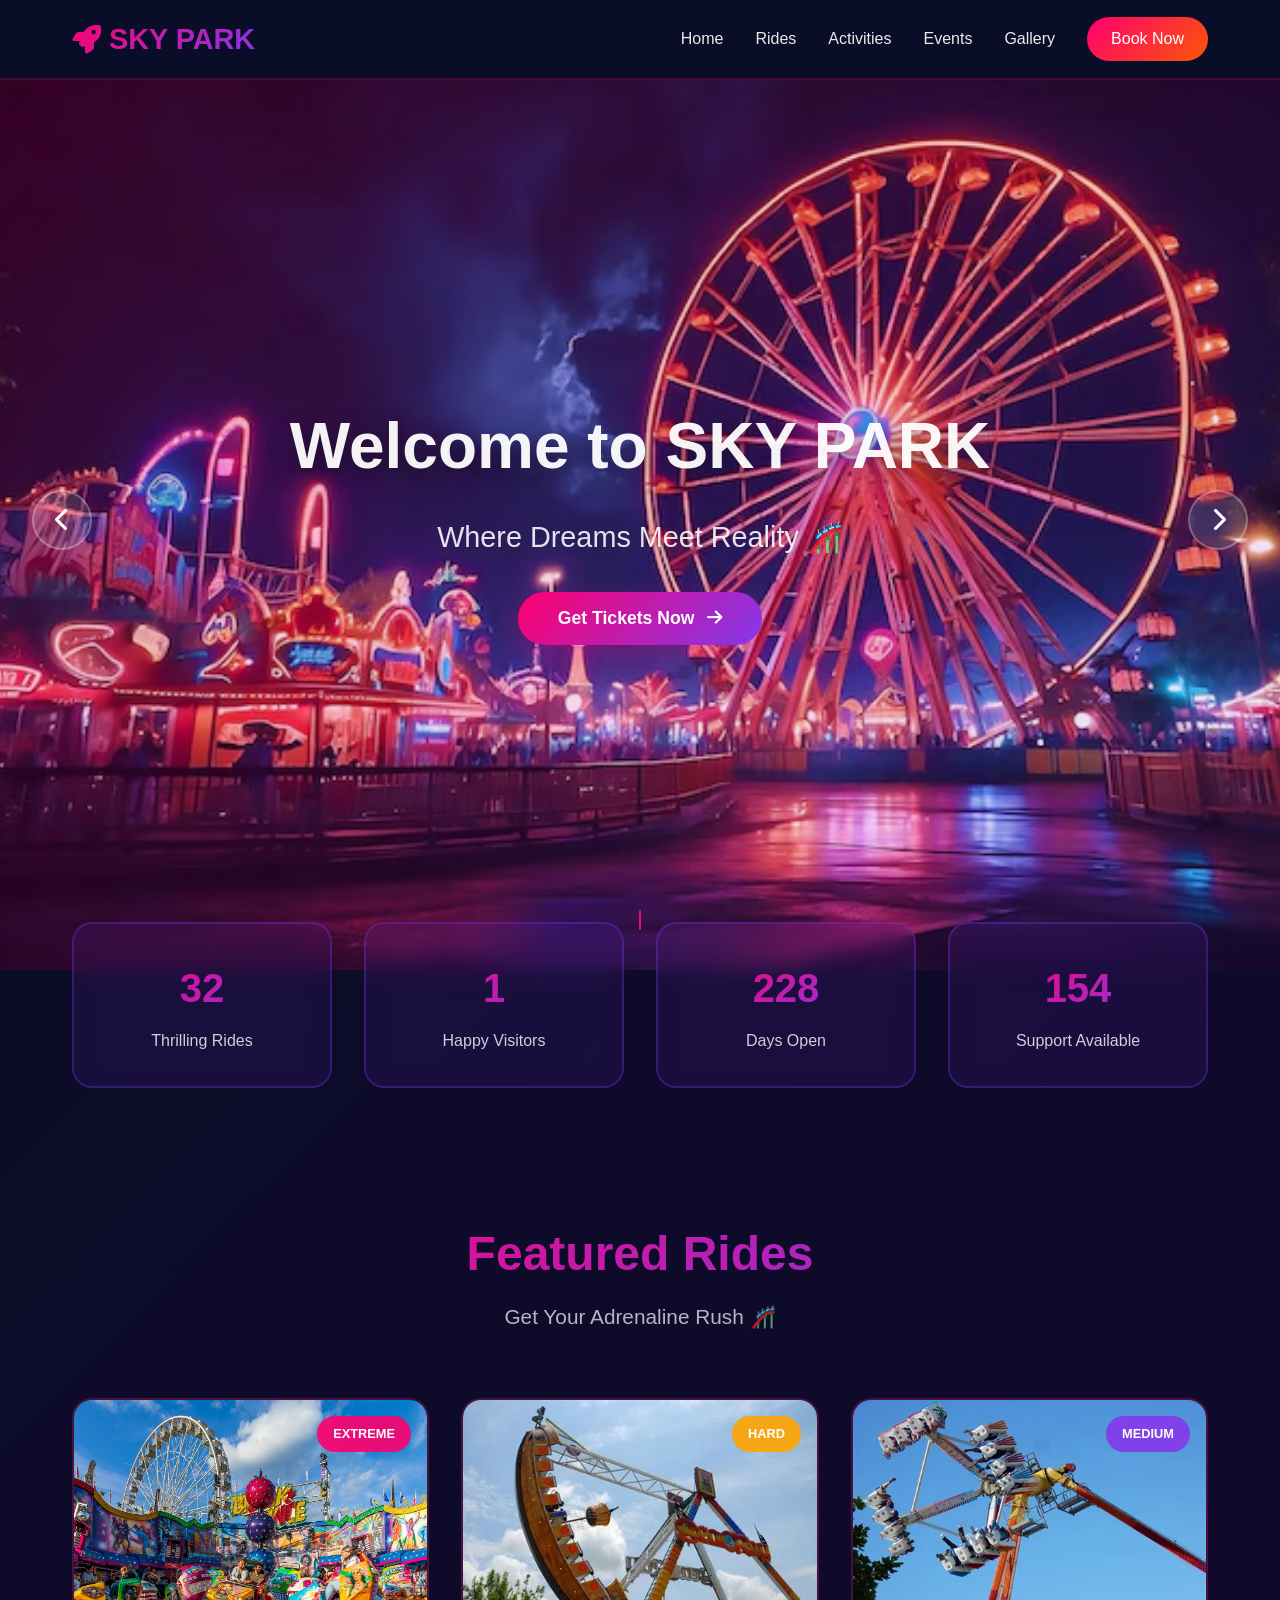
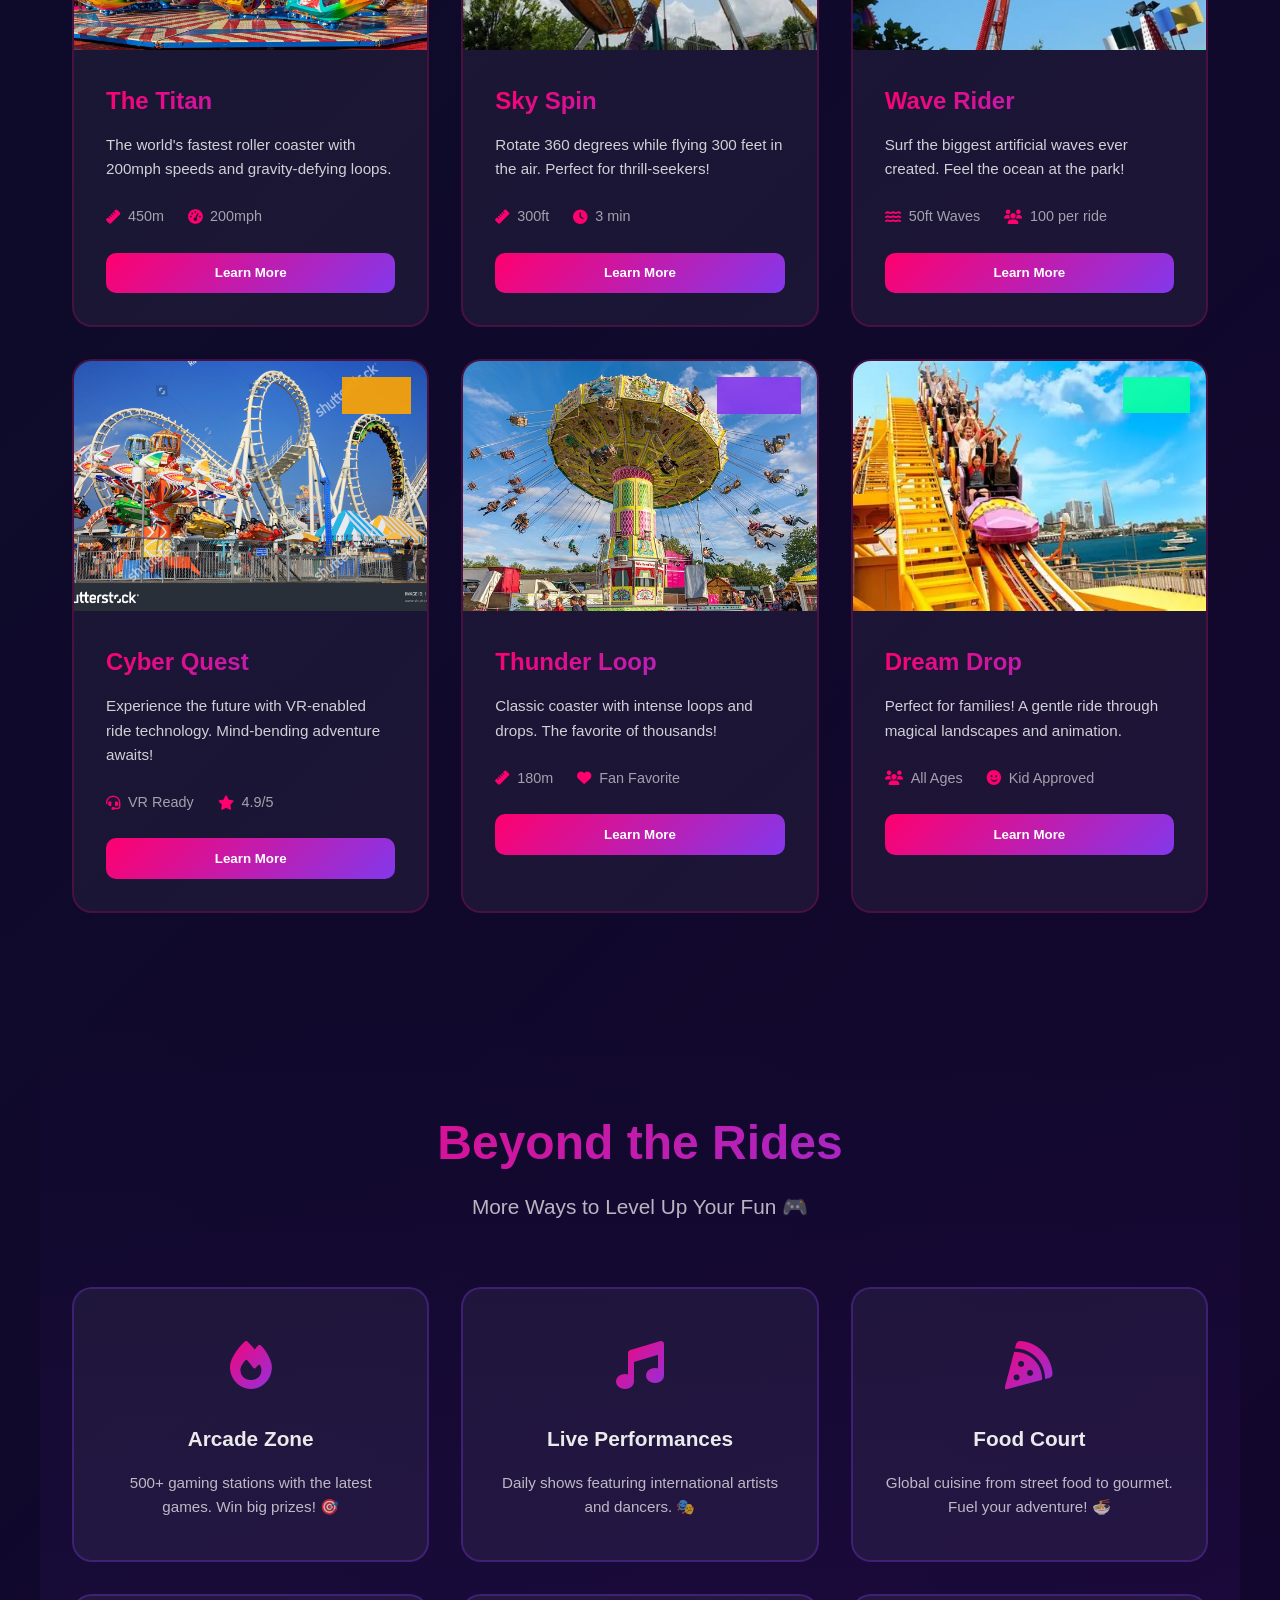
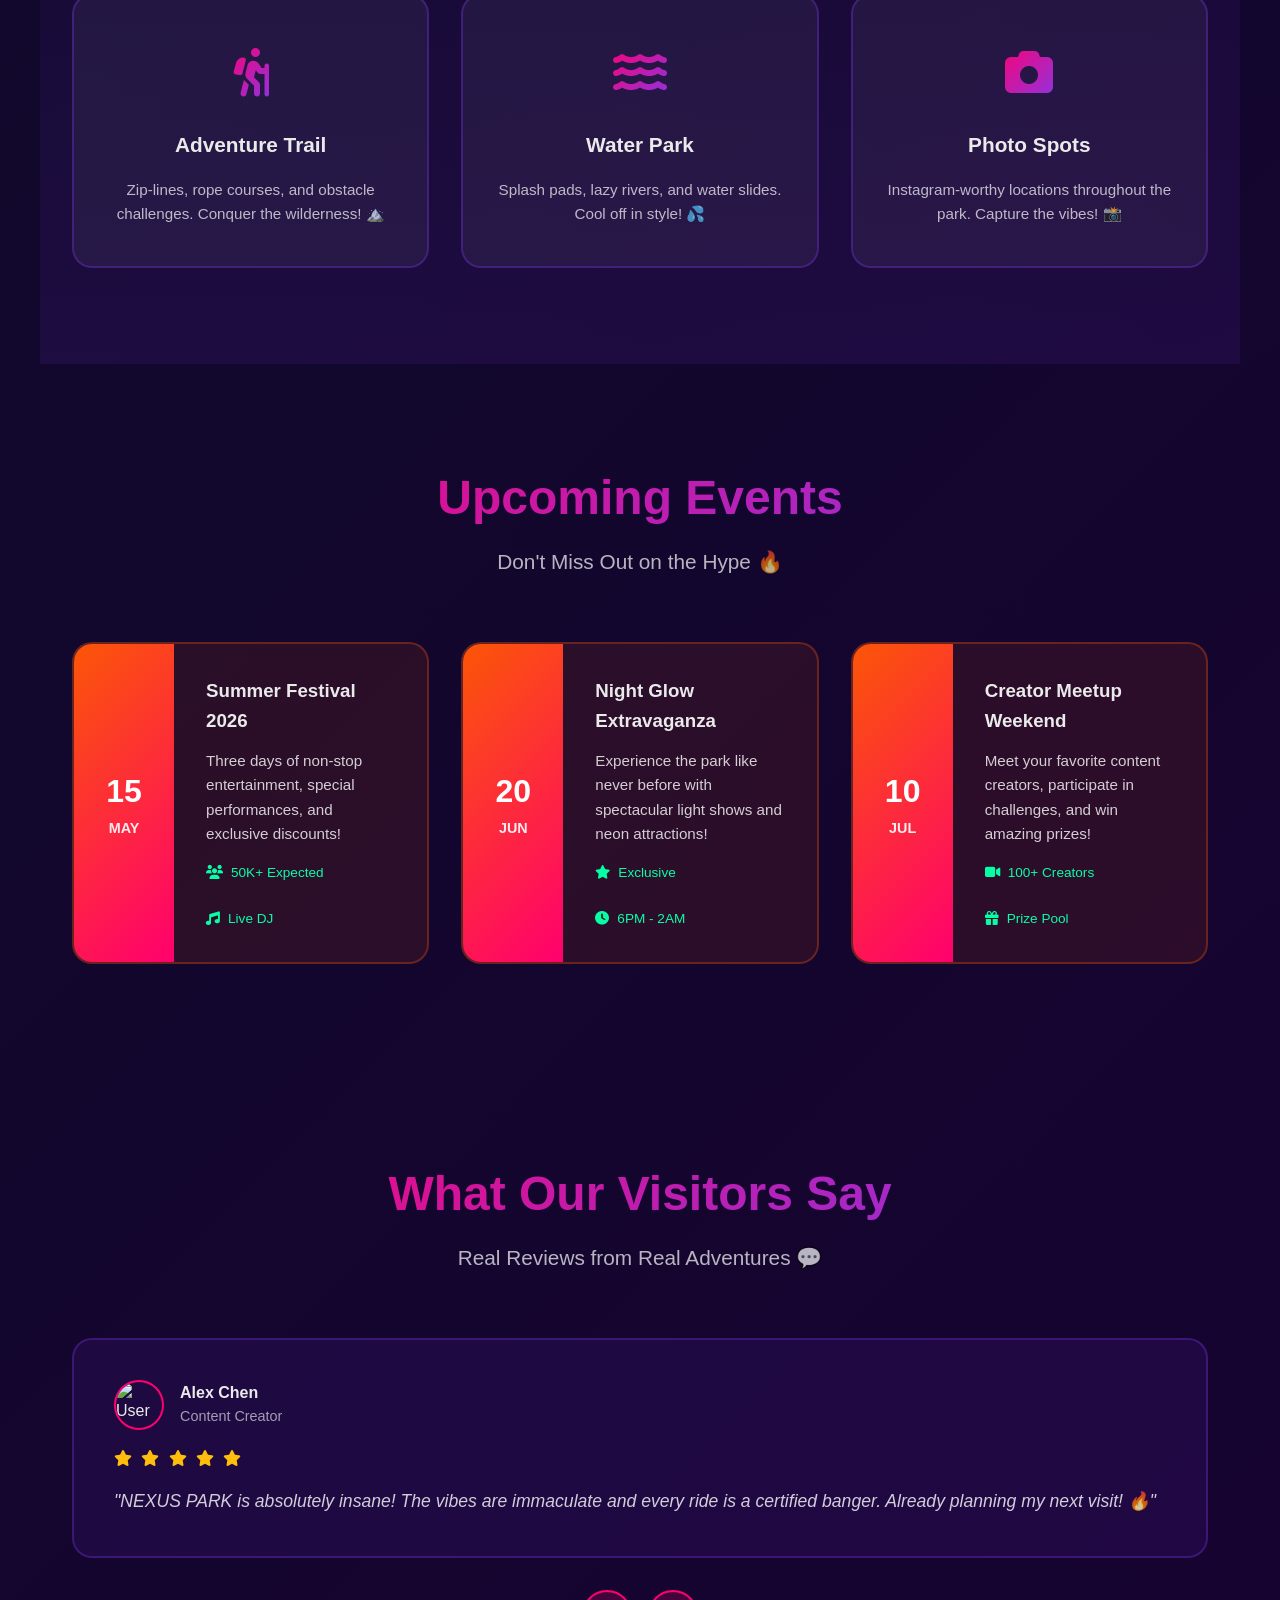
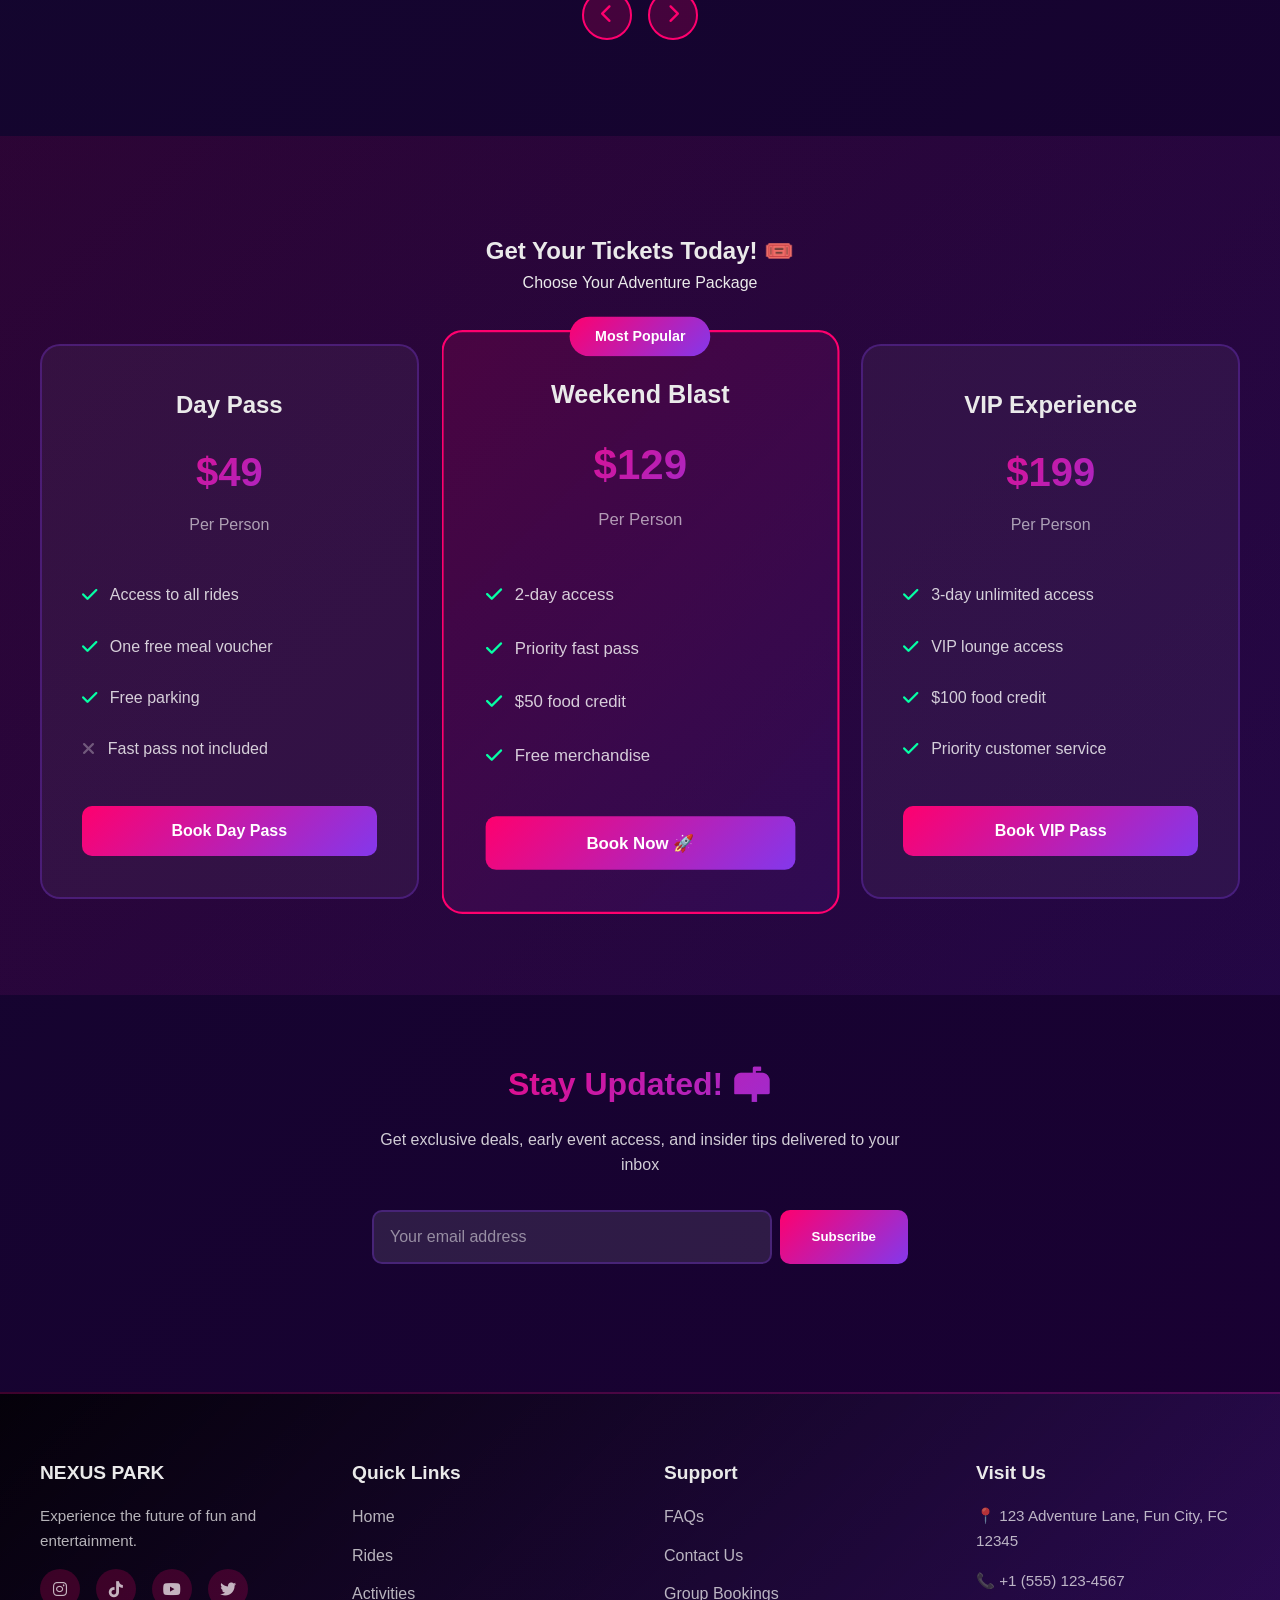
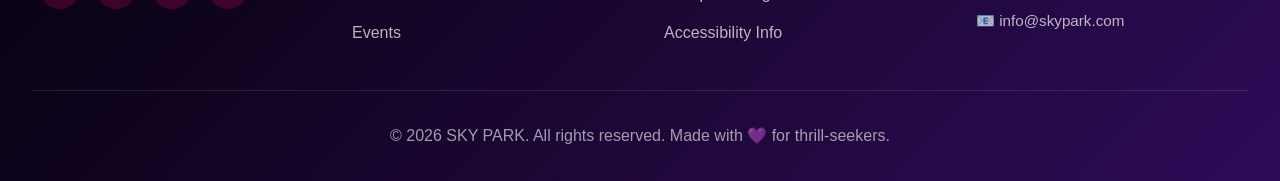
==== commit fa21d356: "update files" ====
--- a/index.html
+++ b/index.html
@@ -299,37 +299,6 @@
         </div>
     </section>
 
-    <!-- Video Section
-    <section id="gallery" class="video-section">
-        <div class="section-header">
-            <h2>Experience NEXUS PARK</h2>
-            <p>See What Visitors Are Saying 🎬</p>
-        </div>
-        <div class="video-grid">
-            <a href="relatedvideo.htm" target="_blank" class="video-card">
-                <div class="video-thumbnail">
-<img src="https://images.unsplash.com/photo-1511379938547-c1f69b13d835?w=400&h=300&fit=crop" alt="Video 1" onerror="this.src='https://placehold.co/400x300/ff006e/ffffff?text=Video+1'">
-                    <i class="fas fa-play"></i>
-                </div>
-                <h3>The Titan Ride Experience</h3>
-            </a>
-            <a href="relatedvideo (1).htm" target="_blank" class="video-card">
-                <div class="video-thumbnail">
-<img src="https://images.unsplash.com/photo-1546519638-68e109498ffc?w=400&h=300&fit=crop" alt="Video 2" onerror="this.src='https://placehold.co/400x300/ff006e/ffffff?text=Video+2'">
-                    <i class="fas fa-play"></i>
-                </div>
-                <h3>Family Fun Day at NEXUS</h3>
-            </a>
-            <a href="relatedvideo (2).htm" target="_blank" class="video-card">
-                <div class="video-thumbnail">
-<img src="https://images.pexels.com/photos/1409380/pexels-photo-1409380.jpeg?auto=compress&cs=tinysrgb&w=400&h=300&fit=crop" alt="Video 3">
-                    <i class="fas fa-play"></i>
-                </div>
-                <h3>Behind the Scenes Tour</h3>
-            </a>
-        </div>
-    </section> -->
-
     <!-- Testimonials -->
     <section class="testimonials">
         <div class="section-header">
@@ -495,11 +464,11 @@
                 <h4>Visit Us</h4>
                 <p>📍 123 Adventure Lane, Fun City, FC 12345</p>
                 <p>📞 +1 (555) 123-4567</p>
-                <p>📧 info@nexuspark.com</p>
+                <p>📧 info@skypark.com</p>
             </div>
         </div>
         <div class="footer-bottom">
-            <p>&copy; 2026 NEXUS PARK. All rights reserved. Made with 💜 for thrill-seekers.</p>
+            <p>&copy; 2026 SKY PARK. All rights reserved. Made with 💜 for thrill-seekers.</p>
         </div>
     </footer>
 
--- a/styles.css
+++ b/styles.css
@@ -155,6 +155,11 @@
     height: 100vh;
     position: relative;
     overflow: hidden;
+    background-image: url("ramadan-background-design-template-with-mosque_1126269-179.avif");
+    background-size: cover;
+    background-position: center;
+    background-repeat: no-repeat;
+    transition: background 1s ease-in-out, transform 0.8s ease;
 }
 
 .hero-slider {
@@ -163,6 +168,16 @@
     display: flex;
     align-items: center;
     justify-content: center;
+    z-index: 2;
+}
+
+@keyframes pulseGlow {
+    0%, 100% {
+        box-shadow: 0 15px 35px rgba(255, 0, 110, 0.35), 0 0 0 0 rgba(255, 255, 255, 0.1);
+    }
+    50% {
+        box-shadow: 0 20px 45px rgba(255, 0, 110, 0.55), 0 0 50px rgba(255, 255, 255, 0.12);
+    }
 }
 
 .hero-slide {
@@ -174,10 +189,7 @@
     justify-content: center;
     opacity: 0;
     transition: opacity 0.8s ease-in-out;
-    background: linear-gradient(135deg, 
-        rgba(255, 0, 110, 0.1) 0%, 
-        rgba(131, 56, 236, 0.1) 50%, 
-        rgba(251, 86, 7, 0.1) 100%);
+    background: transparent;
 }
 
 .hero-slide.active {
@@ -216,17 +228,15 @@
 .slide-content h1 {
     font-size: 4rem;
     font-weight: 900;
-    background: linear-gradient(135deg, var(--primary-color), var(--secondary-color), var(--accent-color));
-    -webkit-background-clip: text;
-    -webkit-text-fill-color: transparent;
-    background-clip: text;
+    color: rgba(255, 255, 255, 0.95);
     margin-bottom: 1rem;
+    text-shadow: 0 10px 25px rgba(0, 0, 0, 0.45);
     animation: slideInContent 0.8s ease-out 0.1s both;
 }
 
 .slide-content p {
     font-size: 1.8rem;
-    color: var(--text-light);
+    color: rgba(255, 255, 255, 0.88);
     margin-bottom: 2rem;
     animation: slideInContent 0.8s ease-out 0.2s both;
 }
@@ -244,7 +254,7 @@
     display: inline-flex;
     align-items: center;
     gap: 0.8rem;
-    animation: slideInContent 0.8s ease-out 0.3s both;
+    animation: slideInContent 0.8s ease-out 0.3s both, pulseGlow 4s ease-in-out infinite;
     box-shadow: 0 10px 30px rgba(255, 0, 110, 0.3);
 }
 
@@ -257,9 +267,9 @@
     position: absolute;
     top: 50%;
     transform: translateY(-50%);
-    background: rgba(255, 0, 110, 0.2);
-    border: 2px solid var(--primary-color);
-    color: var(--primary-color);
+    background: rgba(255, 255, 255, 0.12);
+    border: 2px solid rgba(255, 255, 255, 0.25);
+    color: white;
     width: 60px;
     height: 60px;
     border-radius: 50%;
@@ -267,6 +277,7 @@
     font-size: 1.5rem;
     transition: all 0.3s ease;
     z-index: 10;
+    box-shadow: 0 0 25px rgba(255, 0, 110, 0.2);
 }
 
 .slider-btn:hover {
